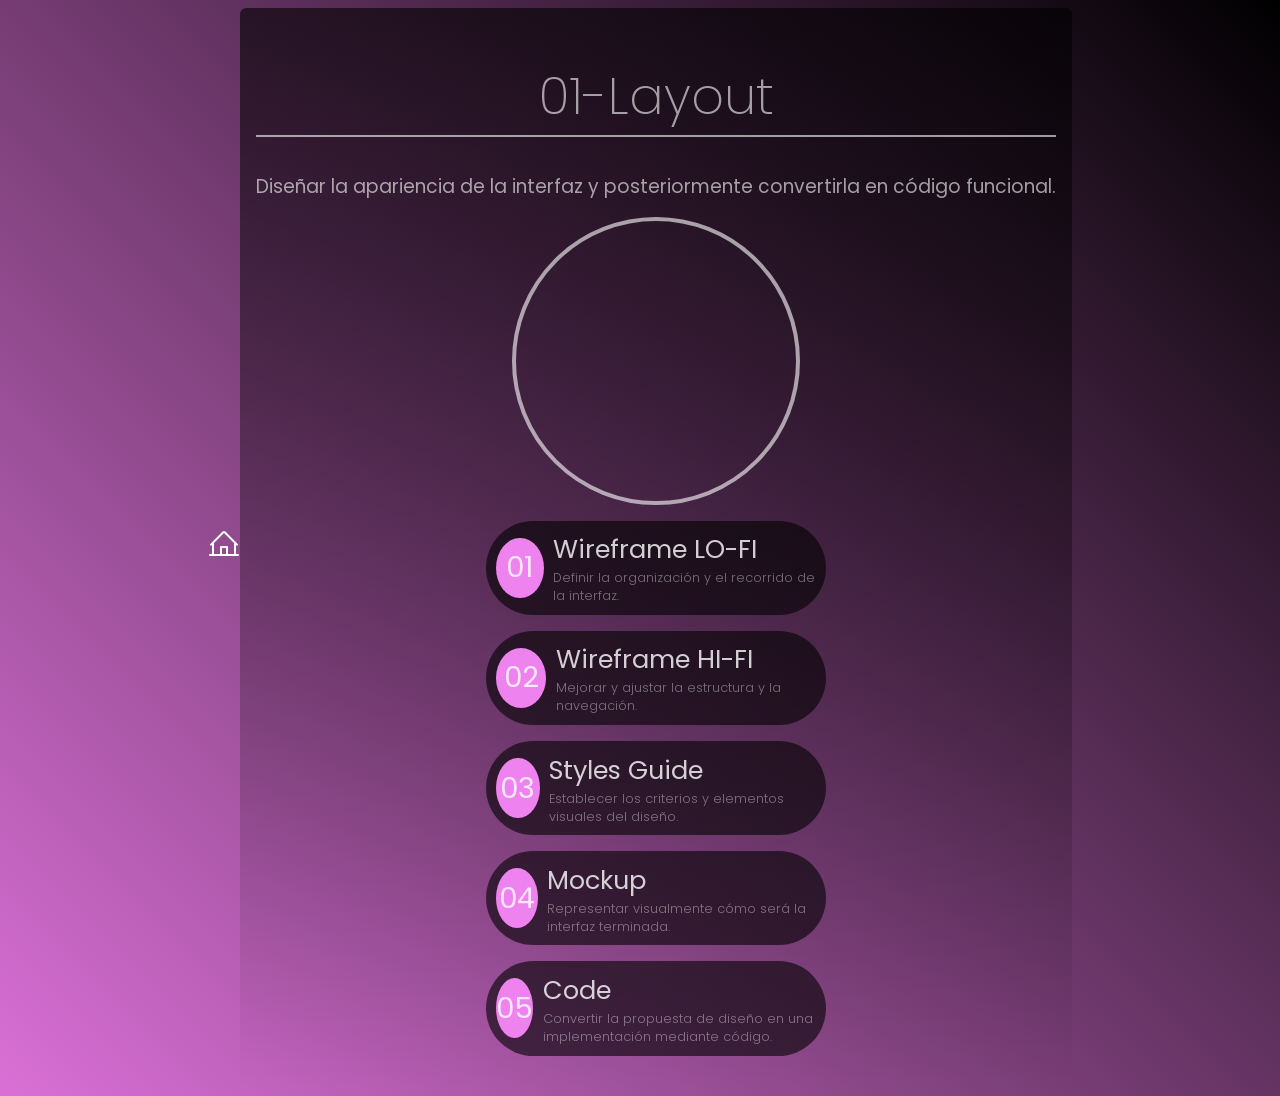
==== 01-layout/index.html @ cc267632 "Solución definitiva: CSS restaurado y raíz limpia" ====
<!doctype html>
<html lang="en">
  <head>
    <meta charset="UTF-8" />
    <meta name="viewport" content="width=device-width, initial-scale=1.0" />
    <title>01-Layout</title>
    <link rel="stylesheet" href="../src/css/master.css" />
  </head>
  <body class="mainmenu">
    <nav class="back">
      <a href="../index.html">
        <svg
          xmlns="http://www.w3.org/2000/svg"
          width="32"
          height="32"
          fill="#fff"
          viewBox="0 0 256 256"
        >
          <path
            d="M240,208H224V136l2.34,2.34A8,8,0,0,0,237.66,127L139.31,28.68a16,16,0,0,0-22.62,0L18.34,127a8,8,0,0,0,11.32,11.31L32,136v72H16a8,8,0,0,0,0,16H240a8,8,0,0,0,0-16ZM48,120l80-80,80,80v88H160V152a8,8,0,0,0-8-8H104a8,8,0,0,0-8,8v56H48Zm96,88H112V160h32Z"
          ></path>
        </svg>
      </a>
    </nav>
    <main>
      <header>
        <h1>01-Layout</h1>
        <h3>
          Diseñar la apariencia de la interfaz y posteriormente convertirla en código funcional.
        </h3>
        <img src="../src/imgs/Logo Figma.png" alt="Layout" />
      </header>
      <menu>
        <a href="01-wireframe/index.html">
          <span>01</span>
          <aside>
            <h3>Wireframe LO-FI</h3>
            <small>Definir la organización y el recorrido de la interfaz.</small>
          </aside>
        </a>
        <a href="02-wireframe/index.html">
          <span>02</span>
          <aside>
            <h3>Wireframe HI-FI</h3>
            <small>Mejorar y ajustar la estructura y la navegación.</small>
          </aside>
        </a>
        <a href="03-stylesguide/index.html">
          <span>03</span>
          <aside>
            <h3>Styles Guide</h3>
            <small>Establecer los criterios y elementos visuales del diseño.</small>
          </aside>
        </a>
        <a href="04-mockup/index.html">
          <span>04</span>
          <aside>
            <h3>Mockup</h3>
            <small>Representar visualmente cómo será la interfaz terminada.</small>
          </aside>
        </a>
        <a href="05-code/index.html">
          <span>05</span>
          <aside>
            <h3>Code</h3>
            <small>Convertir la propuesta de diseño en una implementación mediante código.</small>
          </aside>
        </a>
      </menu>
    </main>
  </body>
</html>
---- src/css/master.css ----
/* Google Fonts: Poppins */
@import url('https://fonts.googleapis.com/css2?family=Poppins:ital,wght@0,100;0,200;0,300;0,400;0,500;0,600;0,700;0,800;0,900;1,100;1,200;1,300;1,400;1,500;1,600;1,700;1,800;1,900&display=swap');


body {
    align-items: center;
    background: linear-gradient(45deg, #da70d6, black);
    color: #fff9;
    display: flex;
    font-family: Poppins, serif;
    justify-content: center;
    min-height: 100dvh;
    main {
        background: linear-gradient(to bottom, #0009, #0000);
        border-radius: 0.4rem;
        min-width: 380px;
        padding: 1rem;
    }
    /* Main Menu */
    &.mainmenu {
        main {
            header {
                h1 {
                    border-bottom: 2px solid #fff9;
                    font-size: 3.2rem;
                    font-weight: 200;
                    text-align: center;
                }
                img {
                    border: 4px solid #fff9;
                    border-radius: 50%;
                    display: flex;
                    height: 280px;
                    margin: 1rem auto;
                    object-fit: cover;
                    object-position: top;
                    width: 280px;
                }
                h2 {
                    font-weight: 500;
                    margin: 0;
                    text-transform: uppercase;
                    text-align: center;
                }
                h3 {
                    font-weight: 400;
                    margin: 0;
                    text-align: center;
                }
                h4 {
                    font-weight: 300;
                    font-size: 0.8rem;
                    margin: 0;
                    text-align: center;
                }
                h5 {
                    font-size: 0.8rem;
                    font-weight: 500;
                    margin: 0;
                    text-align: center;
                }
            }
            menu {
                align-items: center;
                display: flex;
                flex-direction: column;
                gap: 1rem;
                justify-content: center;
                padding: 0;
                a:is(:link, :visited) {
                    align-items: center;
                    background-color: #0009;
                    border-radius: 5rem;
                    color: #fffc;
                    display: flex;
                    padding: 0.6rem;
                    text-decoration:none;
                    transition: all 0.4s ease-in;
                    width: 320px;
                    &:is(:hover) {
                        background-color: #ee82ee;
                        transform: scale(1.04) translateX(18px);
                    }
                    span {
                        align-items: center;
                        background-color: #ee82ee;
                        border-radius: 50%;
                        display: flex;
                        justify-content: center;
                        font-size: 1.8rem;
                        height: 60px;
                        transition: all 0.4s ease-in;
                        width: 60px;
                    }
                    &:hover span {
                        background-color: #ba55d3;
                    }
                    aside {
                        margin-left: 0.6rem;
                        display: flex;
                        flex-direction: column;
                        justify-content: center;
                        align-items: start;
                        h3 {
                            margin: 0;
                            font-size: 1.6rem;
                            font-weight: 400;
                        }
                        small {
                            color: #fff6;
                            font-size: 0.8rem;
                            font-weight: 300;
                        }
                    }
                }
            }
        }
    }
}
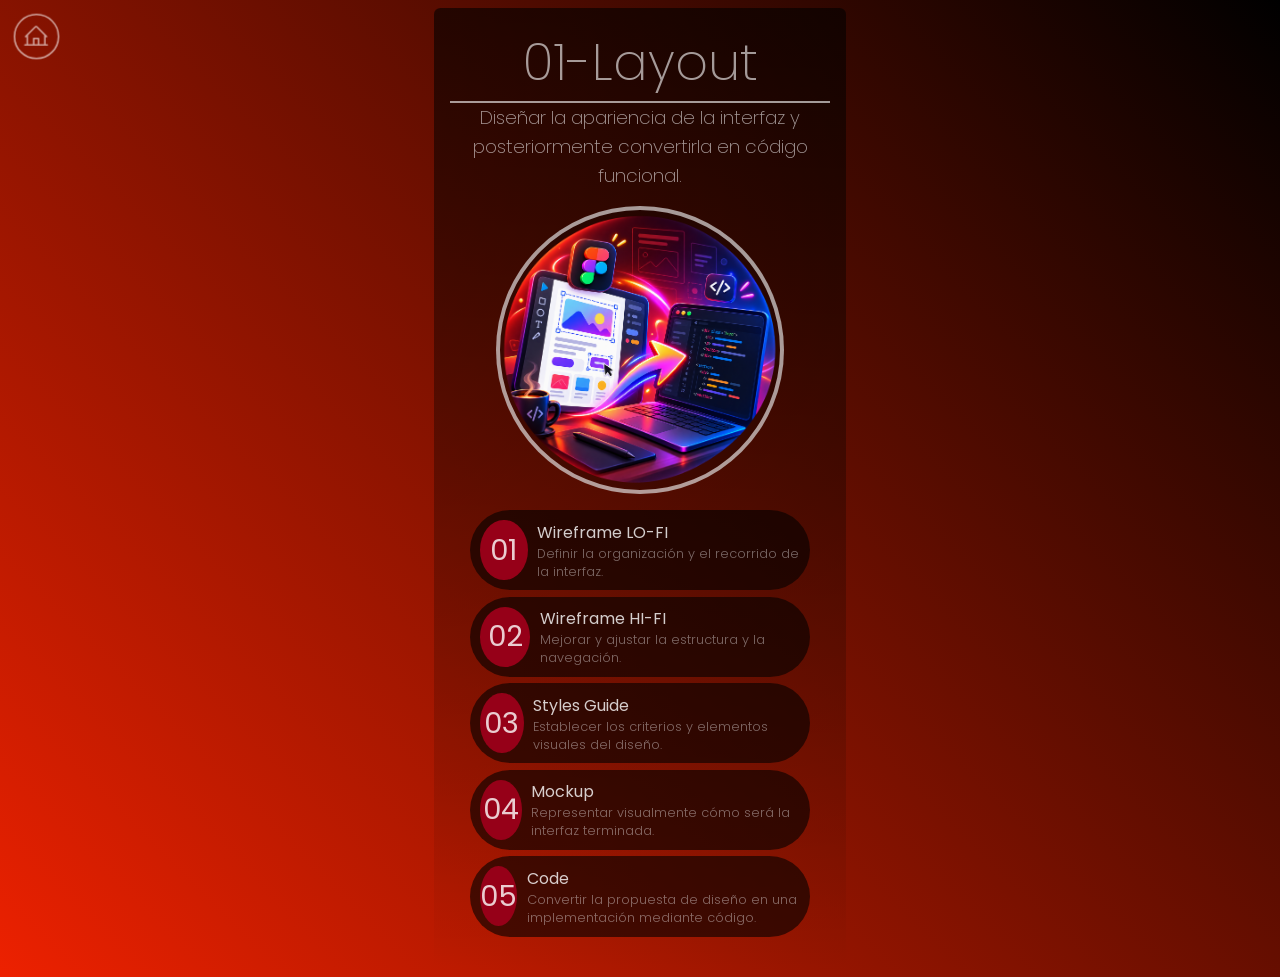
==== commit c7762130: "Se ajustaron algunos detalles para preparar la pagina" ====
--- a/01-layout/index.html
+++ b/01-layout/index.html
@@ -6,7 +6,7 @@
     <title>01-Layout</title>
     <link rel="stylesheet" href="../src/css/master.css" />
   </head>
-  <body class="mainmenu">
+  <body class="mainmenu layout">
     <nav class="back">
       <a href="../index.html">
         <svg
--- a/src/css/master.css
+++ b/src/css/master.css
@@ -4,16 +4,77 @@
 
 body {
     align-items: center;
-    background: linear-gradient(45deg, #da70d6, black);
+    background: linear-gradient(45deg, #ED2100, black);
     color: #fff9;
     display: flex;
     font-family: Poppins, serif;
     justify-content: center;
     min-height: 100dvh;
+
+    nav.back {
+        align-items: center;
+        border: 2px solid #fff;
+        border-radius: 50%;
+        display: flex;
+        justify-content: center;
+        height: 40px;
+        left: 8px;
+        opacity: .6;
+        padding: 0.4rem;
+        position: fixed;
+        top: 8px;
+        transform: scale(.8);
+        transition: transform 0.4s ease-in,
+                    opacity 0.4s 0.4s ease-in;
+        width: 40px;
+        &:hover {
+            transform: scale(1.1);
+            opacity: 1;
+        }
+        a:is(:link, :visited) {
+            display: flex;
+            justify-content: center;
+            align-items: center;
+        }
+    }
+
+    &.mainmenu.layout {
+         background: linear-gradient(45deg, #ED2100, black);
+         main {
+            header {
+                h1 {
+                    margin: 0;
+                }
+                h3 {
+                    font-weight: 200;
+                }
+                img {
+                    background-color: #0003;
+                }
+            }
+            menu {
+                gap: 0.4rem;
+                a:is(:link, :visited) {
+                    span {
+                        background-color: #960018;
+                    }
+                    aside {
+                        h3 {
+                            font-size: 1rem;
+                        }
+                    }
+                    &:is(:hover) {
+                        background-color: #960018;
+                    }
+                }
+            }
+         }
+    }
+
     main {
         background: linear-gradient(to bottom, #0009, #0000);
         border-radius: 0.4rem;
-        min-width: 380px;
+        max-width: 380px;
         padding: 1rem;
     }
     /* Main Menu */
@@ -75,15 +136,16 @@
                     display: flex;
                     padding: 0.6rem;
                     text-decoration:none;
-                    transition: all 0.4s ease-in;
+                    transition: transform 0.4s ease-in,
+                                background 0.4s 0.2s ease-in;
                     width: 320px;
                     &:is(:hover) {
-                        background-color: #ee82ee;
+                        background-color: crimson;
                         transform: scale(1.04) translateX(18px);
                     }
                     span {
                         align-items: center;
-                        background-color: #ee82ee;
+                        background-color: crimson;
                         border-radius: 50%;
                         display: flex;
                         justify-content: center;
@@ -93,7 +155,7 @@
                         width: 60px;
                     }
                     &:hover span {
-                        background-color: #ba55d3;
+                        background-color: #0009;
                     }
                     aside {
                         margin-left: 0.6rem;
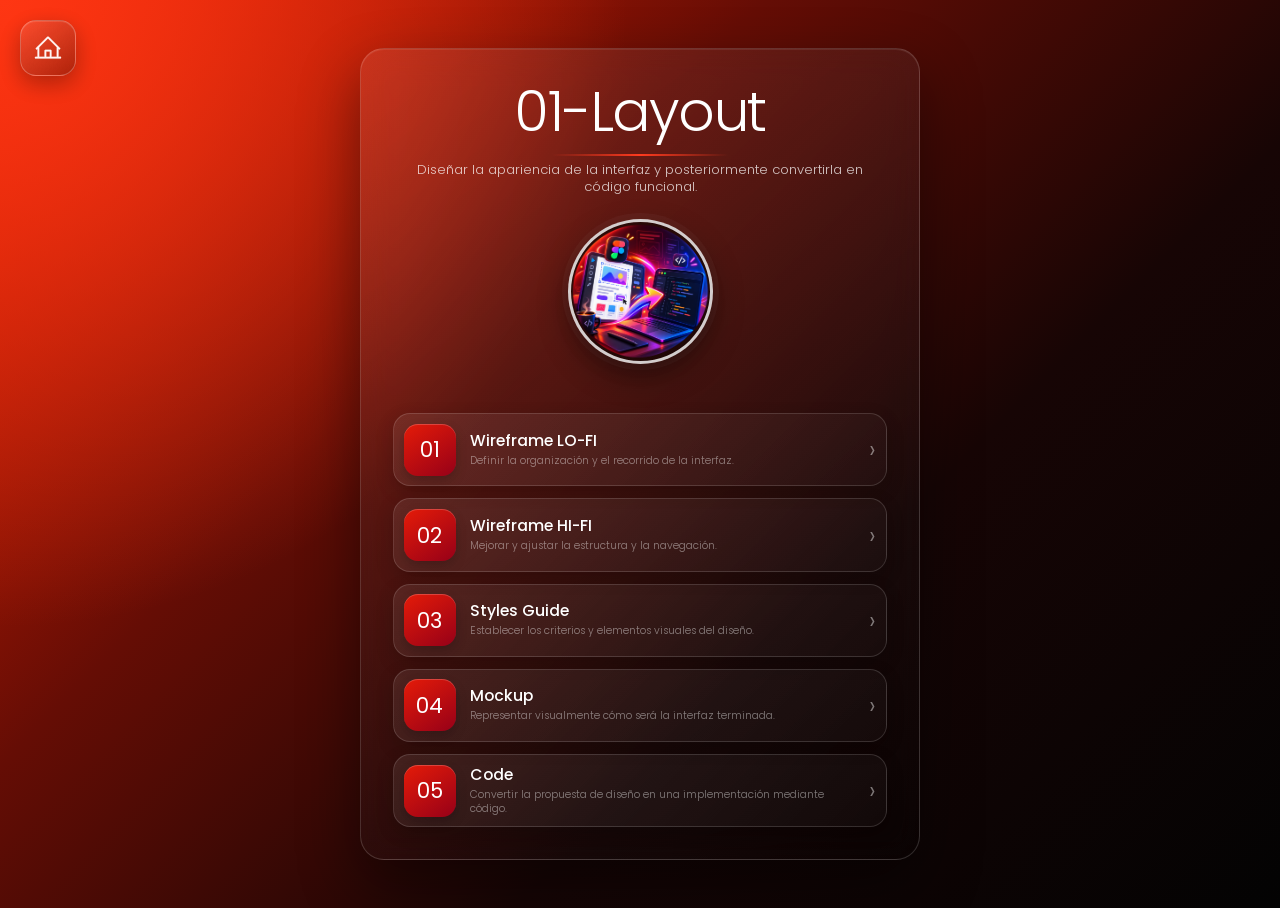
==== commit d639c40e: "Se realizaron cambios en los estilos de la pagina" ====
--- a/01-layout/index.html
+++ b/01-layout/index.html
@@ -31,21 +31,21 @@
         <img src="../src/imgs/Logo Figma.png" alt="Layout" />
       </header>
       <menu>
-        <a href="01-wireframe/index.html">
+        <a href="wireframeLOFI.html">
           <span>01</span>
           <aside>
             <h3>Wireframe LO-FI</h3>
             <small>Definir la organización y el recorrido de la interfaz.</small>
           </aside>
         </a>
-        <a href="02-wireframe/index.html">
+        <a href="wireframeHIFI.html">
           <span>02</span>
           <aside>
             <h3>Wireframe HI-FI</h3>
             <small>Mejorar y ajustar la estructura y la navegación.</small>
           </aside>
         </a>
-        <a href="03-stylesguide/index.html">
+        <a href="stylesGuide.html">
           <span>03</span>
           <aside>
             <h3>Styles Guide</h3>
@@ -69,4 +69,4 @@
       </menu>
     </main>
   </body>
-</html>
+</html>
--- a/src/css/master.css
+++ b/src/css/master.css
@@ -1,181 +1,1035 @@
-/* Google Fonts: Poppins */
-@import url('https://fonts.googleapis.com/css2?family=Poppins:ital,wght@0,100;0,200;0,300;0,400;0,500;0,600;0,700;0,800;0,900;1,100;1,200;1,300;1,400;1,500;1,600;1,700;1,800;1,900&display=swap');
-
+/* =========================================================
+   GOOGLE FONT
+   ========================================================= */
+
+@import url('https://fonts.googleapis.com/css2?family=Poppins:wght@200;300;400;500;600;700&display=swap');
+
+
+/* =========================================================
+   VARIABLES
+   ========================================================= */
+
+:root {
+
+    --red: #ed2100;
+    --red-dark: #960018;
+    --red-light: #ff3b1f;
+
+    --white: #ffffff;
+    --white-soft: rgba(255, 255, 255, 0.75);
+    --white-muted: rgba(255, 255, 255, 0.45);
+
+    --black: #050505;
+    --black-soft: rgba(0, 0, 0, 0.55);
+
+    --glass: rgba(255, 255, 255, 0.06);
+    --glass-hover: rgba(255, 255, 255, 0.10);
+    --glass-border: rgba(255, 255, 255, 0.16);
+
+    /* Card */
+    --card-width: 560px;
+    --card-radius: 24px;
+
+    /* Botones */
+    --button-radius: 17px;
+    --button-height: 72px;
+
+    /* Navegación */
+    --nav-size: 56px;
+
+    --transition: 0.35s cubic-bezier(.4, 0, .2, 1);
+}
+
+
+/* =========================================================
+   RESET
+   ========================================================= */
+
+*,
+*::before,
+*::after {
+    box-sizing: border-box;
+}
+
+html {
+    font-size: 16px;
+    min-height: 100%;
+}
 
 body {
     align-items: center;
-    background: linear-gradient(45deg, #ED2100, black);
-    color: #fff9;
+
+    background:
+        radial-gradient(
+            circle at 0% 0%,
+            rgba(255, 55, 20, 0.95) 0%,
+            rgba(237, 33, 0, 0.75) 18%,
+            transparent 43%
+        ),
+        linear-gradient(
+            135deg,
+            #ed2100 0%,
+            #7c1005 25%,
+            #250707 52%,
+            #080808 78%,
+            #020202 100%
+        );
+
+    color: var(--white);
+
     display: flex;
-    font-family: Poppins, serif;
+
+    font-family: "Poppins", sans-serif;
+
     justify-content: center;
+
+    margin: 0;
+
     min-height: 100dvh;
 
-    nav.back {
-        align-items: center;
-        border: 2px solid #fff;
-        border-radius: 50%;
-        display: flex;
-        justify-content: center;
-        height: 40px;
-        left: 8px;
-        opacity: .6;
-        padding: 0.4rem;
-        position: fixed;
-        top: 8px;
-        transform: scale(.8);
-        transition: transform 0.4s ease-in,
-                    opacity 0.4s 0.4s ease-in;
-        width: 40px;
-        &:hover {
-            transform: scale(1.1);
-            opacity: 1;
-        }
-        a:is(:link, :visited) {
-            display: flex;
-            justify-content: center;
-            align-items: center;
-        }
-    }
-
-    &.mainmenu.layout {
-         background: linear-gradient(45deg, #ED2100, black);
-         main {
-            header {
-                h1 {
-                    margin: 0;
-                }
-                h3 {
-                    font-weight: 200;
-                }
-                img {
-                    background-color: #0003;
-                }
-            }
-            menu {
-                gap: 0.4rem;
-                a:is(:link, :visited) {
-                    span {
-                        background-color: #960018;
-                    }
-                    aside {
-                        h3 {
-                            font-size: 1rem;
-                        }
-                    }
-                    &:is(:hover) {
-                        background-color: #960018;
-                    }
-                }
-            }
-         }
+    overflow-x: hidden;
+
+    padding: 3rem 1.5rem;
+
+    position: relative;
+}
+
+
+/* =========================================================
+   MAIN CARD — TODAS LAS PÁGINAS
+   ========================================================= */
+
+main {
+
+    background:
+        linear-gradient(
+            145deg,
+            rgba(255, 255, 255, 0.09),
+            rgba(255, 255, 255, 0.025)
+        );
+
+    backdrop-filter: blur(16px);
+    -webkit-backdrop-filter: blur(16px);
+
+    border: 1px solid var(--glass-border);
+
+    border-radius: var(--card-radius);
+
+    box-shadow:
+        0 25px 60px rgba(0, 0, 0, 0.45),
+        inset 0 1px 0 rgba(255, 255, 255, 0.08);
+
+    max-width: var(--card-width);
+
+    padding: 2.2rem 2rem 2rem;
+
+    position: relative;
+
+    width: min(100%, var(--card-width));
+
+    z-index: 1;
+}
+
+
+/* =========================================================
+   NAVEGACIÓN SUPERIOR
+   ========================================================= */
+
+/*
+   LAYOUT
+   → solamente casita
+
+   PÁGINAS INTERNAS
+   → solamente flecha
+
+   Ambos botones ocupan EXACTAMENTE
+   la misma posición.
+*/
+
+
+/* ---------------------------------------------------------
+   ESTILO GENERAL DEL BOTÓN
+   --------------------------------------------------------- */
+
+nav.home,
+nav.back {
+
+    align-items: center;
+
+    background:
+        linear-gradient(
+            145deg,
+            rgba(255, 255, 255, 0.13),
+            rgba(0, 0, 0, 0.30)
+        );
+
+    backdrop-filter: blur(12px);
+    -webkit-backdrop-filter: blur(12px);
+
+    border: 1px solid rgba(255, 255, 255, 0.28);
+
+    border-radius: 16px;
+
+    box-shadow:
+        0 8px 22px rgba(0, 0, 0, 0.30),
+        inset 0 1px 0 rgba(255, 255, 255, 0.12);
+
+    display: flex;
+
+    height: var(--nav-size);
+
+    justify-content: center;
+
+    opacity: 0.95;
+
+    position: fixed;
+
+    left: 1.25rem;
+
+    right: auto;
+
+    top: 1.25rem;
+
+    transition:
+        transform var(--transition),
+        opacity var(--transition),
+        background var(--transition),
+        box-shadow var(--transition);
+
+    width: var(--nav-size);
+
+    z-index: 1000;
+}
+
+
+/* ---------------------------------------------------------
+   LAYOUT
+   SOLAMENTE CASITA
+   --------------------------------------------------------- */
+
+body.layout-page nav.home {
+    display: flex;
+}
+
+body.layout-page nav.back {
+    display: none;
+}
+
+
+/* ---------------------------------------------------------
+   PÁGINAS INTERNAS
+   SOLAMENTE FLECHA
+   --------------------------------------------------------- */
+
+body.inner-page nav.home {
+    display: none;
+}
+
+body.inner-page nav.back {
+    display: flex;
+}
+
+
+/* ---------------------------------------------------------
+   ENLACES
+   --------------------------------------------------------- */
+
+nav.home a,
+nav.back a {
+
+    align-items: center;
+
+    color: var(--white);
+
+    display: flex;
+
+    height: 100%;
+
+    justify-content: center;
+
+    text-decoration: none;
+
+    width: 100%;
+}
+
+
+/* ---------------------------------------------------------
+   SVG
+   --------------------------------------------------------- */
+
+nav.home svg,
+nav.back svg {
+
+    height: 28px;
+
+    width: 28px;
+
+    stroke: currentColor;
+
+    stroke-linecap: round;
+
+    stroke-linejoin: round;
+
+    stroke-width: 2;
+
+}
+
+
+/* ---------------------------------------------------------
+   HOVER
+   --------------------------------------------------------- */
+
+nav.home:hover,
+nav.back:hover {
+
+    background:
+        linear-gradient(
+            145deg,
+            rgba(237, 33, 0, 0.90),
+            rgba(120, 0, 20, 0.82)
+        );
+
+    box-shadow:
+        0 12px 28px rgba(0, 0, 0, 0.40);
+
+    opacity: 1;
+
+    transform:
+        translateY(-2px)
+        scale(1.04);
+}
+
+
+/* ---------------------------------------------------------
+   ICONOS DE FUENTE
+   --------------------------------------------------------- */
+
+nav.home i,
+nav.back i {
+
+    font-size: 1.45rem;
+
+    line-height: 1;
+}
+
+/* =========================================================
+   HEADER — TODAS LAS PÁGINAS
+   ========================================================= */
+
+main header {
+
+    align-items: center;
+
+    display: flex;
+
+    flex-direction: column;
+
+    text-align: center;
+}
+
+
+/* =========================================================
+   TÍTULOS
+   ========================================================= */
+
+main header h1 {
+
+    font-size: clamp(2.5rem, 7vw, 3.5rem);
+
+    font-weight: 300;
+
+    letter-spacing: -1.5px;
+
+    line-height: 1;
+
+    margin: 0;
+
+    text-align: center;
+}
+
+
+main header h1::after {
+
+    background:
+        linear-gradient(
+            90deg,
+            transparent,
+            var(--red-light),
+            transparent
+        );
+
+    content: "";
+
+    display: block;
+
+    height: 2px;
+
+    margin: 0.85rem auto 0;
+
+    width: 70%;
+}
+
+
+/* =========================================================
+   PROFILE / HEADER IMAGE
+   ========================================================= */
+
+main header img {
+
+    background: var(--black-soft);
+
+    border: 3px solid rgba(255, 255, 255, 0.8);
+
+    border-radius: 50%;
+
+    box-shadow:
+        0 12px 30px rgba(0, 0, 0, 0.45),
+        0 0 0 6px rgba(255, 255, 255, 0.035);
+
+    display: block;
+
+    height: 145px;
+
+    margin: 1.5rem auto 1.1rem;
+
+    object-fit: cover;
+
+    object-position: top;
+
+    transition:
+        transform var(--transition),
+        box-shadow var(--transition);
+
+    width: 145px;
+}
+
+
+main header img:hover {
+
+    box-shadow:
+        0 15px 35px rgba(0, 0, 0, 0.5),
+        0 0 0 8px rgba(237, 33, 0, 0.12);
+
+    transform: scale(1.03);
+}
+
+
+/* =========================================================
+   HEADER INFORMATION
+   ========================================================= */
+
+main header h2 {
+
+    font-size: 1.15rem;
+
+    font-weight: 500;
+
+    letter-spacing: 0.3px;
+
+    line-height: 1.3;
+
+    margin: 0;
+
+    text-transform: uppercase;
+}
+
+
+main header h3 {
+
+    color: var(--white-soft);
+
+    font-size: 0.82rem;
+
+    font-weight: 300;
+
+    line-height: 1.3;
+
+    margin: 0.3rem 0 0;
+}
+
+
+main header h4 {
+
+    color: var(--white-muted);
+
+    font-size: 0.68rem;
+
+    font-weight: 300;
+
+    line-height: 1.4;
+
+    margin: 0.6rem 0 0;
+}
+
+
+main header h5 {
+
+    color: var(--white-soft);
+
+    font-size: 0.68rem;
+
+    font-weight: 500;
+
+    line-height: 1.3;
+
+    margin: 0.15rem 0 0;
+}
+
+
+/* =========================================================
+   MENU
+   ========================================================= */
+
+main menu {
+
+    display: flex;
+
+    flex-direction: column;
+
+    gap: 0.75rem;
+
+    margin: 2rem 0 0;
+
+    padding: 0;
+}
+
+
+/* =========================================================
+   MENU ITEMS
+   ========================================================= */
+
+main menu a:is(:link, :visited) {
+
+    align-items: center;
+
+    background:
+        linear-gradient(
+            135deg,
+            rgba(255, 255, 255, 0.08),
+            rgba(255, 255, 255, 0.025)
+        );
+
+    border: 1px solid rgba(255, 255, 255, 0.14);
+
+    border-radius: var(--button-radius);
+
+    box-shadow:
+        0 6px 18px rgba(0, 0, 0, 0.18);
+
+    color: var(--white);
+
+    display: flex;
+
+    min-height: var(--button-height);
+
+    padding: 0.6rem;
+
+    position: relative;
+
+    text-decoration: none;
+
+    transition:
+        transform var(--transition),
+        background var(--transition),
+        border-color var(--transition),
+        box-shadow var(--transition);
+
+    width: 100%;
+}
+
+
+/* =========================================================
+   HOVER MENU
+   ========================================================= */
+
+main menu a:is(:link, :visited):hover {
+
+    background:
+        linear-gradient(
+            135deg,
+            rgba(237, 33, 0, 0.75),
+            rgba(120, 0, 20, 0.72)
+        );
+
+    border-color: rgba(255, 255, 255, 0.22);
+
+    box-shadow:
+        0 10px 25px rgba(0, 0, 0, 0.35);
+
+    transform: translateY(-2px);
+}
+
+
+/* =========================================================
+   NUMBER / ICON
+   ========================================================= */
+
+main menu a span {
+
+    align-items: center;
+
+    background:
+        linear-gradient(
+            145deg,
+            var(--red-light),
+            var(--red-dark)
+        );
+
+    border-radius: 14px;
+
+    box-shadow:
+        inset 0 1px 0 rgba(255, 255, 255, 0.2),
+        0 5px 12px rgba(0, 0, 0, 0.2);
+
+    display: flex;
+
+    flex-shrink: 0;
+
+    font-size: 1.3rem;
+
+    font-weight: 400;
+
+    height: 52px;
+
+    justify-content: center;
+
+    transition:
+        transform var(--transition),
+        background var(--transition);
+
+    width: 52px;
+}
+
+
+main menu a:hover span {
+
+    background:
+        linear-gradient(
+            145deg,
+            #ff4a32,
+            #b0001e
+        );
+
+    transform: scale(1.05);
+}
+
+
+/* =========================================================
+   MENU TEXT
+   ========================================================= */
+
+main menu a aside {
+
+    align-items: flex-start;
+
+    display: flex;
+
+    flex: 1;
+
+    flex-direction: column;
+
+    justify-content: center;
+
+    margin-left: 0.9rem;
+
+    min-width: 0;
+}
+
+
+main menu a aside h3 {
+
+    color: var(--white);
+
+    font-size: 0.98rem;
+
+    font-weight: 500;
+
+    line-height: 1.2;
+
+    margin: 0;
+}
+
+
+main menu a aside small {
+
+    color: var(--white-muted);
+
+    font-size: 0.65rem;
+
+    font-weight: 300;
+
+    line-height: 1.35;
+
+    margin-top: 0.2rem;
+}
+
+
+/* =========================================================
+   ARROW DE LOS BOTONES DEL MENÚ
+   ========================================================= */
+
+main menu a::after {
+
+    color: rgba(255, 255, 255, 0.45);
+
+    content: "›";
+
+    flex-shrink: 0;
+
+    font-size: 1.55rem;
+
+    font-weight: 300;
+
+    margin-left: 0.45rem;
+
+    transition:
+        transform var(--transition),
+        color var(--transition);
+}
+
+
+main menu a:hover::after {
+
+    color: var(--white);
+
+    transform: translateX(3px);
+}
+
+
+/* =========================================================
+   LAYOUT VARIANT
+   ========================================================= */
+
+body.mainmenu.layout {
+
+    background:
+        radial-gradient(
+            circle at 0% 0%,
+            rgba(255, 55, 20, 0.95),
+            transparent 40%
+        ),
+        linear-gradient(
+            135deg,
+            #ed2100 0%,
+            #650d05 35%,
+            #170505 65%,
+            #030303 100%
+        );
+}
+
+
+body.mainmenu.layout main {
+
+    background:
+        linear-gradient(
+            145deg,
+            rgba(255, 255, 255, 0.08),
+            rgba(0, 0, 0, 0.22)
+        );
+}
+
+
+body.mainmenu.layout main menu {
+
+    gap: 0.75rem;
+}
+
+
+body.mainmenu.layout main menu a span {
+
+    background:
+        linear-gradient(
+            145deg,
+            #e51b08,
+            #960018
+        );
+}
+
+
+/* =========================================================
+   TABLETS / PANTALLAS MEDIANAS
+   ========================================================= */
+
+@media (max-width: 700px) {
+
+    body {
+
+        padding: 2rem 1rem;
     }
 
     main {
-        background: linear-gradient(to bottom, #0009, #0000);
-        border-radius: 0.4rem;
-        max-width: 380px;
-        padding: 1rem;
-    }
-    /* Main Menu */
-    &.mainmenu {
-        main {
-            header {
-                h1 {
-                    border-bottom: 2px solid #fff9;
-                    font-size: 3.2rem;
-                    font-weight: 200;
-                    text-align: center;
-                }
-                img {
-                    border: 4px solid #fff9;
-                    border-radius: 50%;
-                    display: flex;
-                    height: 280px;
-                    margin: 1rem auto;
-                    object-fit: cover;
-                    object-position: top;
-                    width: 280px;
-                }
-                h2 {
-                    font-weight: 500;
-                    margin: 0;
-                    text-transform: uppercase;
-                    text-align: center;
-                }
-                h3 {
-                    font-weight: 400;
-                    margin: 0;
-                    text-align: center;
-                }
-                h4 {
-                    font-weight: 300;
-                    font-size: 0.8rem;
-                    margin: 0;
-                    text-align: center;
-                }
-                h5 {
-                    font-size: 0.8rem;
-                    font-weight: 500;
-                    margin: 0;
-                    text-align: center;
-                }
-            }
-            menu {
-                align-items: center;
-                display: flex;
-                flex-direction: column;
-                gap: 1rem;
-                justify-content: center;
-                padding: 0;
-                a:is(:link, :visited) {
-                    align-items: center;
-                    background-color: #0009;
-                    border-radius: 5rem;
-                    color: #fffc;
-                    display: flex;
-                    padding: 0.6rem;
-                    text-decoration:none;
-                    transition: transform 0.4s ease-in,
-                                background 0.4s 0.2s ease-in;
-                    width: 320px;
-                    &:is(:hover) {
-                        background-color: crimson;
-                        transform: scale(1.04) translateX(18px);
-                    }
-                    span {
-                        align-items: center;
-                        background-color: crimson;
-                        border-radius: 50%;
-                        display: flex;
-                        justify-content: center;
-                        font-size: 1.8rem;
-                        height: 60px;
-                        transition: all 0.4s ease-in;
-                        width: 60px;
-                    }
-                    &:hover span {
-                        background-color: #0009;
-                    }
-                    aside {
-                        margin-left: 0.6rem;
-                        display: flex;
-                        flex-direction: column;
-                        justify-content: center;
-                        align-items: start;
-                        h3 {
-                            margin: 0;
-                            font-size: 1.6rem;
-                            font-weight: 400;
-                        }
-                        small {
-                            color: #fff6;
-                            font-size: 0.8rem;
-                            font-weight: 300;
-                        }
-                    }
-                }
-            }
-        }
+
+        max-width: 540px;
+
+        padding:
+            2rem
+            1.4rem
+            1.5rem;
+    }
+
+    main menu a:is(:link, :visited) {
+
+        min-height: 68px;
+    }
+}
+
+
+/* =========================================================
+   MOBILE
+   ========================================================= */
+
+@media (max-width: 480px) {
+
+    body {
+
+        align-items: flex-start;
+
+        padding:
+            1rem
+            0.65rem;
+    }
+
+    main {
+
+        border-radius: 20px;
+
+        margin-top: 1rem;
+
+        padding:
+            1.6rem
+            0.9rem
+            1.3rem;
+
+        width: 100%;
+    }
+
+
+    /* Navegación móvil */
+
+    nav.back,
+    nav.home,
+    nav.home-button,
+    .home-button,
+    .back-button {
+
+        height: 50px;
+
+        top: 0.7rem;
+
+        width: 50px;
+    }
+
+
+    /*
+       Tanto la casita como la flecha
+       comparten exactamente la misma posición.
+    */
+
+    nav.home,
+    nav.home-button,
+    .home-button {
+
+        left: 0.7rem;
+
+        right: auto;
+    }
+
+
+    nav.back,
+    .back-button {
+
+        left: 0.7rem;
+
+        right: auto;
+    }
+
+
+    nav.back svg,
+    nav.home svg,
+    nav.home-button svg,
+    .home-button svg,
+    .back-button svg {
+
+        height: 25px;
+
+        width: 25px;
+    }
+
+
+    main header h1 {
+
+        font-size:
+            clamp(
+                2.2rem,
+                11vw,
+                3rem
+            );
+    }
+
+
+    main header img {
+
+        height: 135px;
+
+        margin-top: 1.25rem;
+
+        width: 135px;
+    }
+
+
+    main header h2 {
+
+        font-size: 1rem;
+    }
+
+
+    main header h3 {
+
+        font-size: 0.76rem;
+    }
+
+
+    main menu {
+
+        gap: 0.65rem;
+
+        margin-top: 1.6rem;
+    }
+
+
+    main menu a:is(:link, :visited) {
+
+        min-height: 64px;
+
+        padding: 0.5rem;
+    }
+
+
+    main menu a span {
+
+        height: 48px;
+
+        width: 48px;
+
+        font-size: 1.15rem;
+    }
+
+
+    main menu a aside {
+
+        margin-left: 0.75rem;
+    }
+
+
+    main menu a aside h3 {
+
+        font-size: 0.88rem;
+    }
+
+
+    main menu a aside small {
+
+        font-size: 0.59rem;
+    }
+}
+
+
+/* =========================================================
+   VERY SMALL SCREENS
+   ========================================================= */
+
+@media (max-width: 350px) {
+
+    main {
+
+        padding:
+            1.35rem
+            0.7rem
+            1.1rem;
+    }
+
+
+    nav.back,
+    nav.home,
+    nav.home-button,
+    .home-button,
+    .back-button {
+
+        height: 46px;
+
+        width: 46px;
+    }
+
+
+    /*
+       Misma posición para ambos botones
+       en pantallas pequeñas.
+    */
+
+    nav.home,
+    nav.home-button,
+    .home-button {
+
+        left: 0.7rem;
+
+        right: auto;
+    }
+
+
+    nav.back,
+    .back-button {
+
+        left: 0.7rem;
+
+        right: auto;
+    }
+
+
+    main header img {
+
+        height: 120px;
+
+        width: 120px;
+    }
+
+
+    main menu a span {
+
+        height: 44px;
+
+        width: 44px;
+    }
+
+
+    main menu a aside {
+
+        margin-left: 0.6rem;
+    }
+
+
+    main menu a::after {
+
+        font-size: 1.3rem;
+    }
+}
+
+
+/* =========================================================
+   REDUCED MOTION
+   ========================================================= */
+
+@media (prefers-reduced-motion: reduce) {
+
+    *,
+    *::before,
+    *::after {
+
+        animation-duration: 0.01ms !important;
+
+        animation-iteration-count: 1 !important;
+
+        scroll-behavior: auto !important;
+
+        transition-duration: 0.01ms !important;
     }
 }
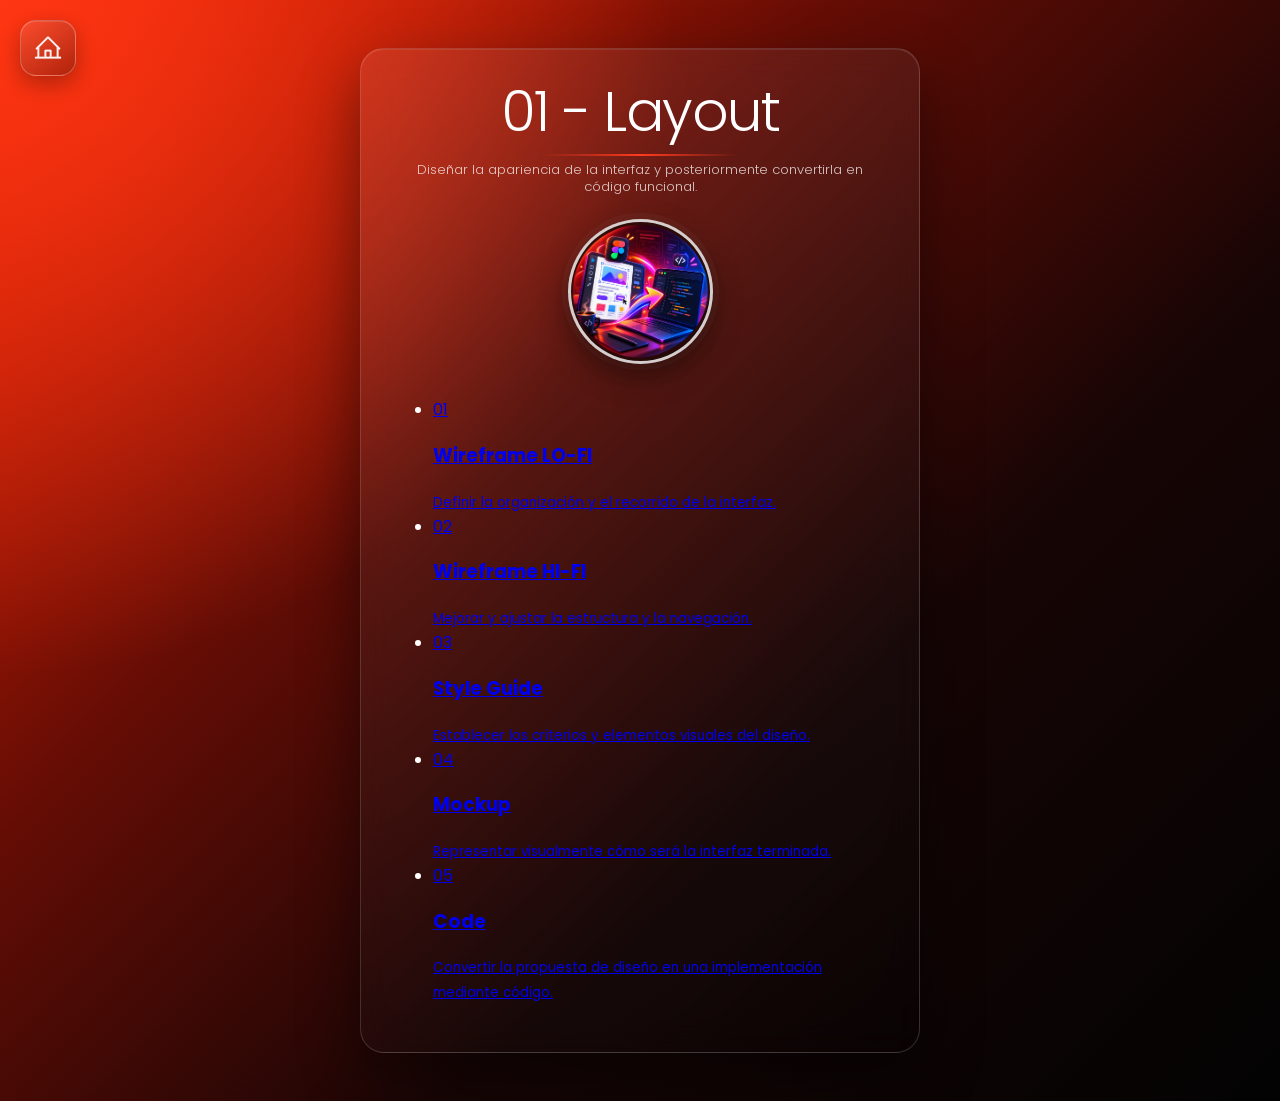
==== commit 2c0dd5ca: "Se realizaron cambios" ====
--- a/01-layout/index.html
+++ b/01-layout/index.html
@@ -1,14 +1,14 @@
 <!doctype html>
-<html lang="en">
+<html lang="es">
   <head>
     <meta charset="UTF-8" />
     <meta name="viewport" content="width=device-width, initial-scale=1.0" />
-    <title>01-Layout</title>
+    <title>01 - Layout</title>
     <link rel="stylesheet" href="../src/css/master.css" />
   </head>
   <body class="mainmenu layout">
-    <nav class="back">
-      <a href="../index.html">
+    <nav class="home">
+      <a href="../index.html" aria-label="Volver al inicio">
         <svg
           xmlns="http://www.w3.org/2000/svg"
           width="32"
@@ -24,49 +24,61 @@
     </nav>
     <main>
       <header>
-        <h1>01-Layout</h1>
+        <h1>01 - Layout</h1>
         <h3>
           Diseñar la apariencia de la interfaz y posteriormente convertirla en código funcional.
         </h3>
-        <img src="../src/imgs/Logo Figma.png" alt="Layout" />
+        <img src="../src/imgs/Logo%20Figma.png" alt="Logo de Figma" />
       </header>
-      <menu>
-        <a href="wireframeLOFI.html">
-          <span>01</span>
-          <aside>
-            <h3>Wireframe LO-FI</h3>
-            <small>Definir la organización y el recorrido de la interfaz.</small>
-          </aside>
-        </a>
-        <a href="wireframeHIFI.html">
-          <span>02</span>
-          <aside>
-            <h3>Wireframe HI-FI</h3>
-            <small>Mejorar y ajustar la estructura y la navegación.</small>
-          </aside>
-        </a>
-        <a href="stylesGuide.html">
-          <span>03</span>
-          <aside>
-            <h3>Styles Guide</h3>
-            <small>Establecer los criterios y elementos visuales del diseño.</small>
-          </aside>
-        </a>
-        <a href="04-mockup/index.html">
-          <span>04</span>
-          <aside>
-            <h3>Mockup</h3>
-            <small>Representar visualmente cómo será la interfaz terminada.</small>
-          </aside>
-        </a>
-        <a href="05-code/index.html">
-          <span>05</span>
-          <aside>
-            <h3>Code</h3>
-            <small>Convertir la propuesta de diseño en una implementación mediante código.</small>
-          </aside>
-        </a>
-      </menu>
+      <nav>
+        <ul>
+          <li>
+            <a href="wireframeLOFI.html">
+              <span>01</span>
+              <aside>
+                <h3>Wireframe LO-FI</h3>
+                <small>Definir la organización y el recorrido de la interfaz.</small>
+              </aside>
+            </a>
+          </li>
+          <li>
+            <a href="wireframeHIFI.html">
+              <span>02</span>
+              <aside>
+                <h3>Wireframe HI-FI</h3>
+                <small>Mejorar y ajustar la estructura y la navegación.</small>
+              </aside>
+            </a>
+          </li>
+          <li>
+            <a href="stylesGuide.html">
+              <span>03</span>
+              <aside>
+                <h3>Style Guide</h3>
+                <small>Establecer los criterios y elementos visuales del diseño.</small>
+              </aside>
+            </a>
+          </li>
+          <li>
+            <a href="mockup.html">
+              <span>04</span>
+              <aside>
+                <h3>Mockup</h3>
+                <small>Representar visualmente cómo será la interfaz terminada.</small>
+              </aside>
+            </a>
+          </li>
+          <li>
+            <a href="code/code.html">
+              <span>05</span>
+              <aside>
+                <h3>Code</h3>
+                <small>Convertir la propuesta de diseño en una implementación mediante código.</small>
+              </aside>
+            </a>
+          </li>
+        </ul>
+      </nav>
     </main>
   </body>
 </html>
